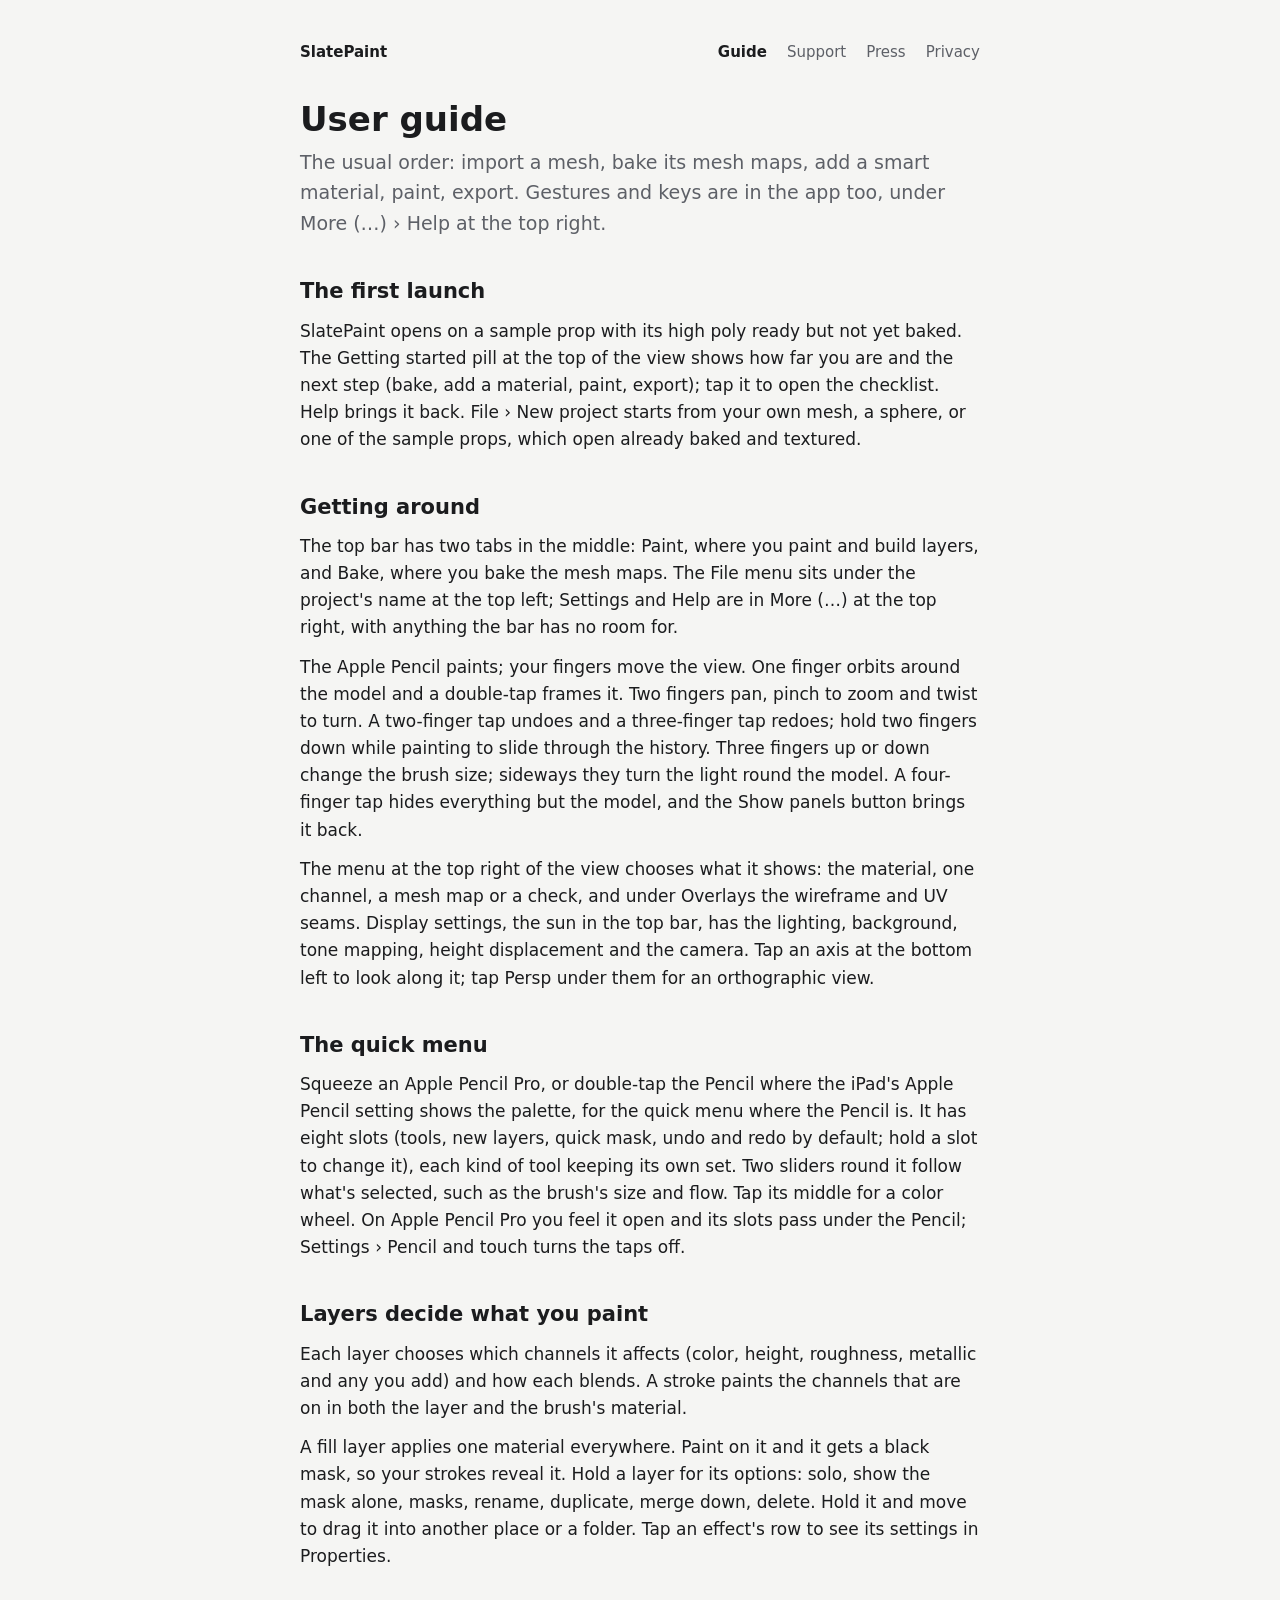
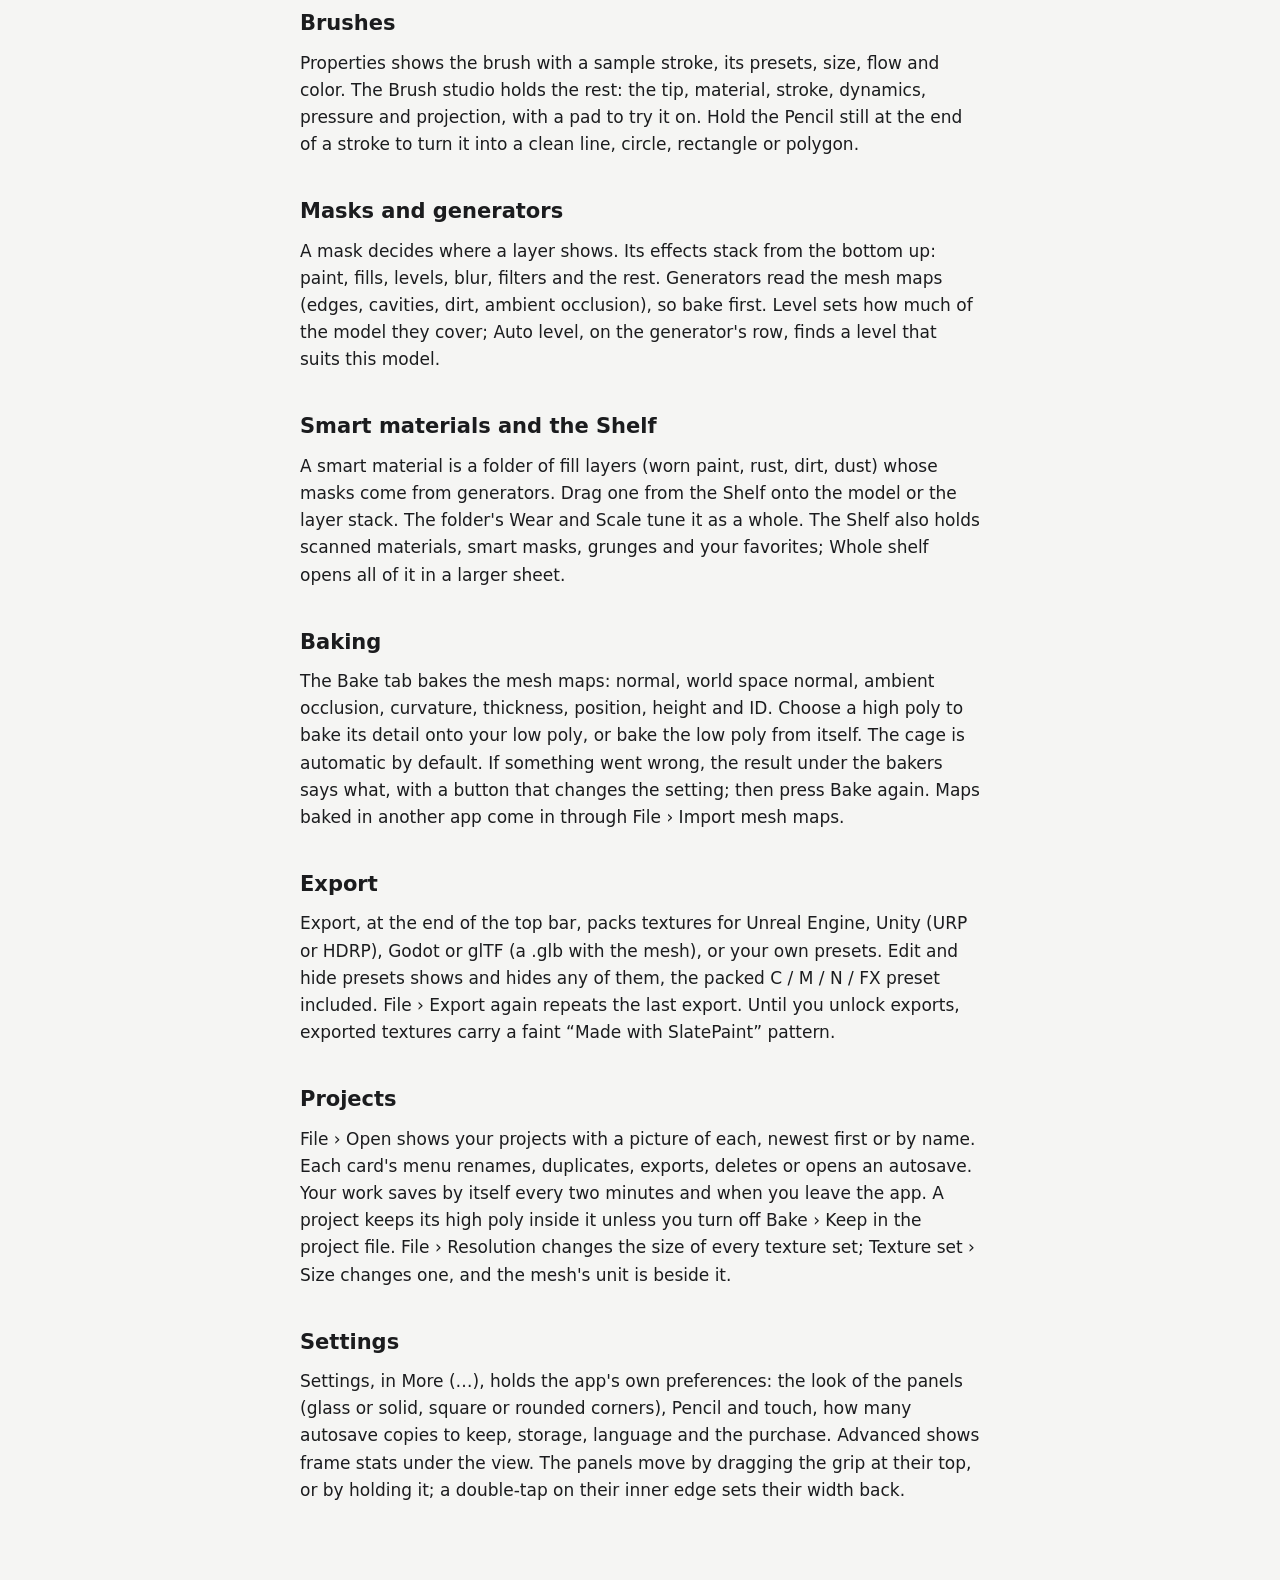
==== guide/index.html @ 18c38547 "The site at antonbroman.com, with the user guide and the press kit." ====
<!doctype html>
<html lang="en">
<head>
<meta charset="utf-8">
<meta name="viewport" content="width=device-width, initial-scale=1">
<title>SlatePaint User Guide</title>
<link rel="stylesheet" href="../style.css">
</head>
<body>
<main>
  <nav aria-label="Site"><a class="home" href="../">SlatePaint</a><a href="./" aria-current="page">Guide</a><a href="../support/">Support</a><a href="../press/">Press</a><a href="../privacy/">Privacy</a></nav>
  <h1>User guide</h1>
  <p class="intro">The usual order: import a mesh, bake its mesh maps, add a smart material, paint, export. Gestures and keys are in the app too, under More (…) › Help at the top right.</p>

  <h2 id="first-launch">The first launch</h2>
  <p>SlatePaint opens on a sample prop with its high poly ready but not yet baked. The Getting started pill at the top of the view shows how far you are and the next step (bake, add a material, paint, export); tap it to open the checklist. Help brings it back. File › New project starts from your own mesh, a sphere, or one of the sample props, which open already baked and textured.</p>

  <h2 id="getting-around">Getting around</h2>
  <p>The top bar has two tabs in the middle: Paint, where you paint and build layers, and Bake, where you bake the mesh maps. The File menu sits under the project's name at the top left; Settings and Help are in More (…) at the top right, with anything the bar has no room for.</p>
  <p>The Apple Pencil paints; your fingers move the view. One finger orbits around the model and a double-tap frames it. Two fingers pan, pinch to zoom and twist to turn. A two-finger tap undoes and a three-finger tap redoes; hold two fingers down while painting to slide through the history. Three fingers up or down change the brush size; sideways they turn the light round the model. A four-finger tap hides everything but the model, and the Show panels button brings it back.</p>
  <p>The menu at the top right of the view chooses what it shows: the material, one channel, a mesh map or a check, and under Overlays the wireframe and UV seams. Display settings, the sun in the top bar, has the lighting, background, tone mapping, height displacement and the camera. Tap an axis at the bottom left to look along it; tap Persp under them for an orthographic view.</p>

  <h2 id="quick-menu">The quick menu</h2>
  <p>Squeeze an Apple Pencil Pro, or double-tap the Pencil where the iPad's Apple Pencil setting shows the palette, for the quick menu where the Pencil is. It has eight slots (tools, new layers, quick mask, undo and redo by default; hold a slot to change it), each kind of tool keeping its own set. Two sliders round it follow what's selected, such as the brush's size and flow. Tap its middle for a color wheel. On Apple Pencil Pro you feel it open and its slots pass under the Pencil; Settings › Pencil and touch turns the taps off.</p>

  <h2 id="layers">Layers decide what you paint</h2>
  <p>Each layer chooses which channels it affects (color, height, roughness, metallic and any you add) and how each blends. A stroke paints the channels that are on in both the layer and the brush's material.</p>
  <p>A fill layer applies one material everywhere. Paint on it and it gets a black mask, so your strokes reveal it. Hold a layer for its options: solo, show the mask alone, masks, rename, duplicate, merge down, delete. Hold it and move to drag it into another place or a folder. Tap an effect's row to see its settings in Properties.</p>

  <h2 id="brushes">Brushes</h2>
  <p>Properties shows the brush with a sample stroke, its presets, size, flow and color. The Brush studio holds the rest: the tip, material, stroke, dynamics, pressure and projection, with a pad to try it on. Hold the Pencil still at the end of a stroke to turn it into a clean line, circle, rectangle or polygon.</p>

  <h2 id="masks">Masks and generators</h2>
  <p>A mask decides where a layer shows. Its effects stack from the bottom up: paint, fills, levels, blur, filters and the rest. Generators read the mesh maps (edges, cavities, dirt, ambient occlusion), so bake first. Level sets how much of the model they cover; Auto level, on the generator's row, finds a level that suits this model.</p>

  <h2 id="smart-materials">Smart materials and the Shelf</h2>
  <p>A smart material is a folder of fill layers (worn paint, rust, dirt, dust) whose masks come from generators. Drag one from the Shelf onto the model or the layer stack. The folder's Wear and Scale tune it as a whole. The Shelf also holds scanned materials, smart masks, grunges and your favorites; Whole shelf opens all of it in a larger sheet.</p>

  <h2 id="baking">Baking</h2>
  <p>The Bake tab bakes the mesh maps: normal, world space normal, ambient occlusion, curvature, thickness, position, height and ID. Choose a high poly to bake its detail onto your low poly, or bake the low poly from itself. The cage is automatic by default. If something went wrong, the result under the bakers says what, with a button that changes the setting; then press Bake again. Maps baked in another app come in through File › Import mesh maps.</p>

  <h2 id="export">Export</h2>
  <p>Export, at the end of the top bar, packs textures for Unreal Engine, Unity (URP or HDRP), Godot or glTF (a .glb with the mesh), or your own presets. Edit and hide presets shows and hides any of them, the packed C / M / N / FX preset included. File › Export again repeats the last export. Until you unlock exports, exported textures carry a faint “Made with SlatePaint” pattern.</p>

  <h2 id="projects">Projects</h2>
  <p>File › Open shows your projects with a picture of each, newest first or by name. Each card's menu renames, duplicates, exports, deletes or opens an autosave. Your work saves by itself every two minutes and when you leave the app. A project keeps its high poly inside it unless you turn off Bake › Keep in the project file. File › Resolution changes the size of every texture set; Texture set › Size changes one, and the mesh's unit is beside it.</p>

  <h2 id="settings">Settings</h2>
  <p>Settings, in More (…), holds the app's own preferences: the look of the panels (glass or solid, square or rounded corners), Pencil and touch, how many autosave copies to keep, storage, language and the purchase. Advanced shows frame stats under the view. The panels move by dragging the grip at their top, or by holding it; a double-tap on their inner edge sets their width back.</p>
</main>
</body>
</html>
---- style.css ----
:root {
  --bg: #f5f5f3; --surface: #ffffff; --fg: #1b1c1e; --muted: #5d6067; --line: #e0e0dc;
  --accent: #0a64d8; --accent-fg: #ffffff; --soft: #eef3fb; color-scheme: light;
}
@media (prefers-color-scheme: dark) {
  :root { --bg: #111213; --surface: #1a1b1d; --fg: #ececea; --muted: #a1a4aa; --line: #2c2e31;
          --accent: #4c9bff; --accent-fg: #0b1220; --soft: #17202d; color-scheme: dark; }
}
* { box-sizing: border-box; }
body { margin: 0; background: var(--bg); color: var(--fg); padding-inline: 20px;
       font: 17px/1.6 -apple-system, BlinkMacSystemFont, "Segoe UI", system-ui, sans-serif; }
main { max-width: 680px; margin: 0 auto; padding-block: 40px 64px; }
nav { display: flex; gap: 20px; flex-wrap: wrap; font-size: 15px; margin-bottom: 36px; }
nav a { color: var(--muted); text-decoration: none; }
nav a[aria-current] { color: var(--fg); font-weight: 600; }
nav .home { color: var(--fg); font-weight: 700; margin-right: auto; }
h1 { font-size: 34px; line-height: 1.15; margin: 0 0 8px; text-wrap: balance; }
h2 { font-size: 21px; line-height: 1.3; margin: 40px 0 12px; }
p { margin: 0 0 12px; }
.intro { font-size: 19px; color: var(--muted); margin-bottom: 28px; }
.updated { font-size: 14px; color: var(--muted); }
a { color: var(--accent); }
.card { background: var(--surface); border: 1px solid var(--line); border-radius: 12px; padding: 20px 22px; }
.summary { background: var(--soft); border-color: transparent; }
.summary strong { font-size: 19px; display: block; margin-bottom: 6px; }
.points { list-style: none; margin: 0; padding: 0; display: grid; gap: 14px; }
.points li { display: grid; gap: 2px; }
.points b { font-weight: 600; }
.button { display: inline-block; background: var(--accent); color: var(--accent-fg); text-decoration: none;
          font-weight: 600; padding: 10px 18px; border-radius: 8px; }
.address { font-size: 15px; color: var(--muted); margin-top: 10px; overflow-wrap: anywhere; }
ul.checklist { margin: 0; padding-left: 20px; display: grid; gap: 4px; }
details { background: var(--surface); border: 1px solid var(--line); border-radius: 10px; padding: 0 18px; }
details + details { margin-top: 8px; }
summary { cursor: pointer; font-weight: 600; padding: 14px 0; list-style-position: outside; }
details[open] summary { padding-bottom: 6px; }
details p { color: var(--muted); padding-bottom: 6px; }
.links { display: grid; gap: 12px; grid-template-columns: repeat(auto-fit, minmax(220px, 1fr)); margin-top: 28px; }
.links a { text-decoration: none; color: var(--fg); }
.links .card { display: block; height: 100%; }
.links .card span { display: block; color: var(--muted); font-size: 15px; }
.path { white-space: nowrap; }
footer { margin-top: 56px; padding-top: 16px; border-top: 1px solid var(--line); font-size: 14px; color: var(--muted); }
.button-muted { background: var(--soft); color: var(--fg); }
.store-cta { margin: 20px 0 24px; }
.shot { margin: 0 0 8px; border: 1px dashed var(--line); border-radius: 12px; background: var(--surface);
        aspect-ratio: 4 / 3; display: grid; place-items: center; color: var(--muted); font-size: 15px; }
.shot img { width: 100%; height: auto; border-radius: 12px; display: block; }
.facts { width: 100%; border-collapse: collapse; font-size: 16px; }
.facts th, .facts td { text-align: left; vertical-align: top; padding: 8px 0; border-bottom: 1px solid var(--line); }
.facts th { font-weight: 600; width: 38%; padding-right: 16px; }
.assets { margin: 0; padding-left: 20px; display: grid; gap: 6px; }
.assets .pending { color: var(--muted); }
blockquote { margin: 0 0 12px; padding: 14px 18px; background: var(--surface); border: 1px solid var(--line); border-radius: 10px; }
blockquote p:last-child { margin-bottom: 0; }
:focus-visible { outline: 2px solid var(--accent); outline-offset: 2px; }
@media (max-width: 420px) { nav { gap: 14px; } }
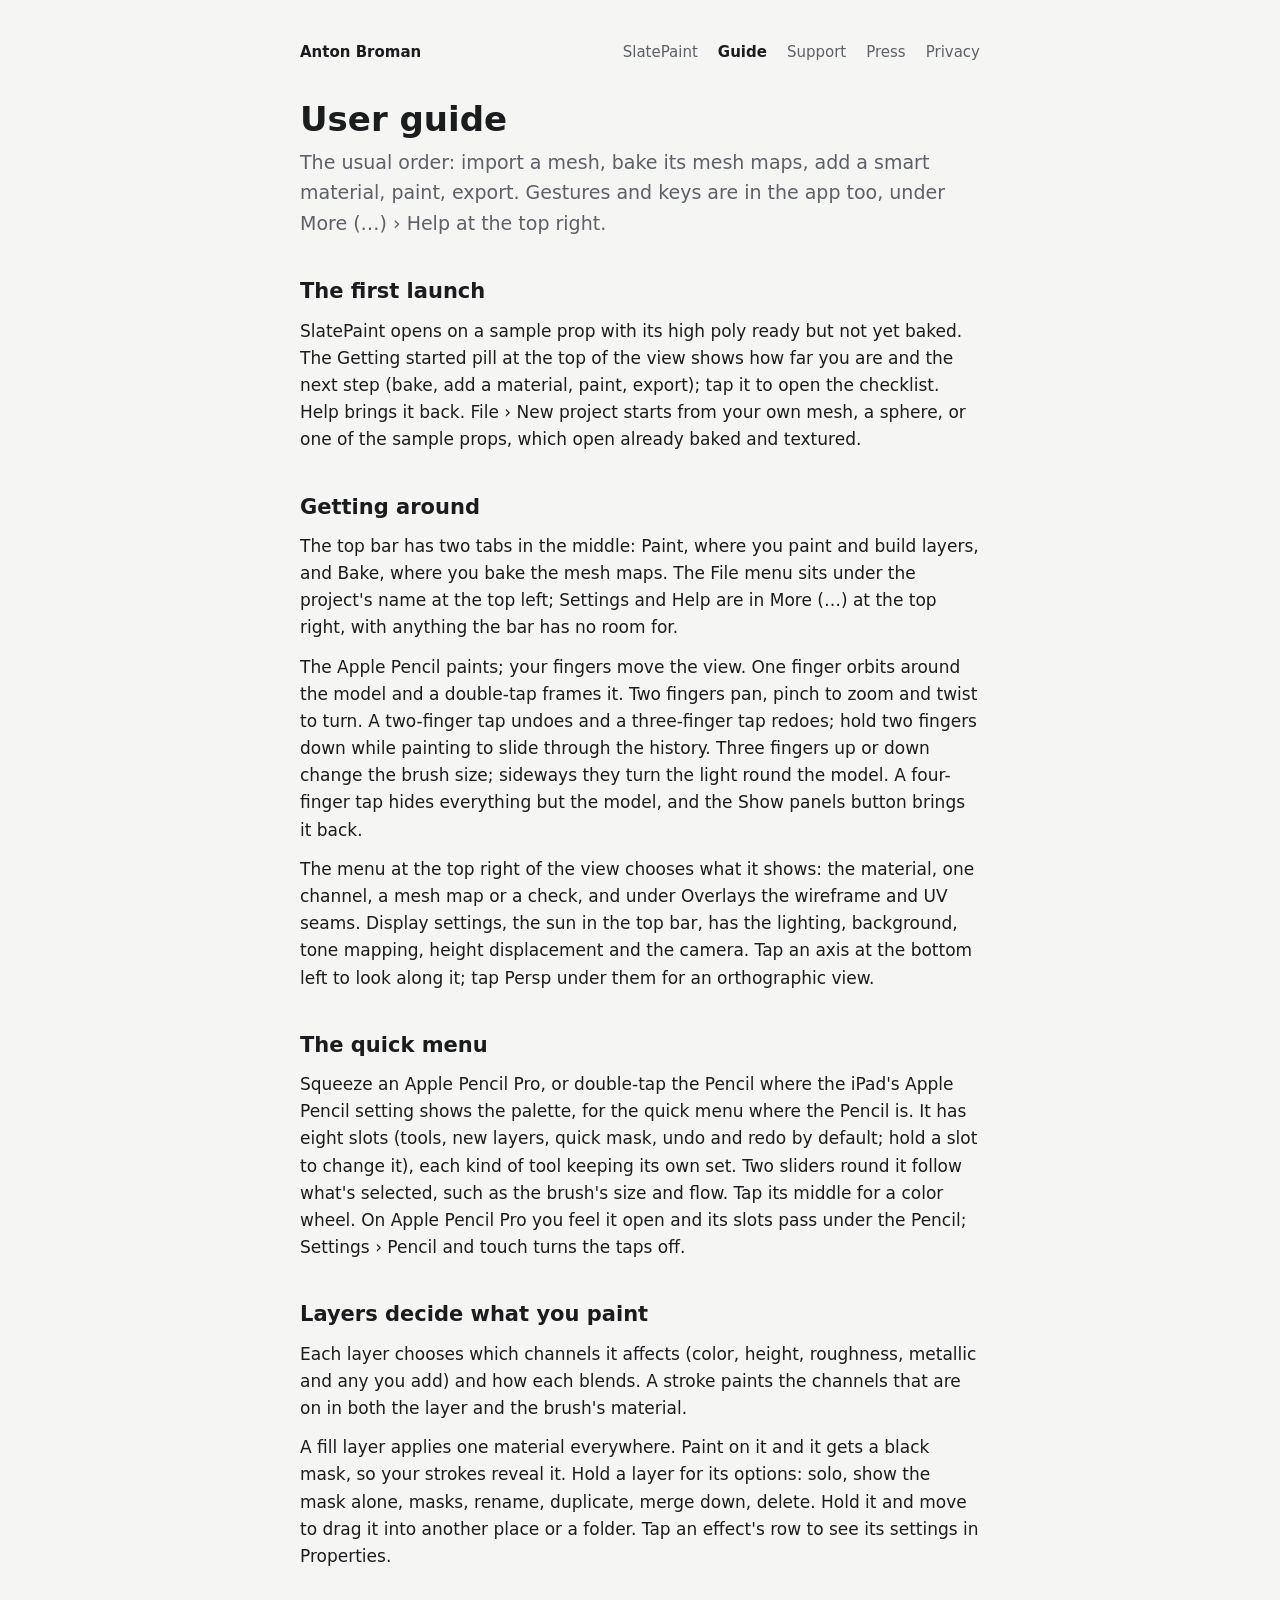
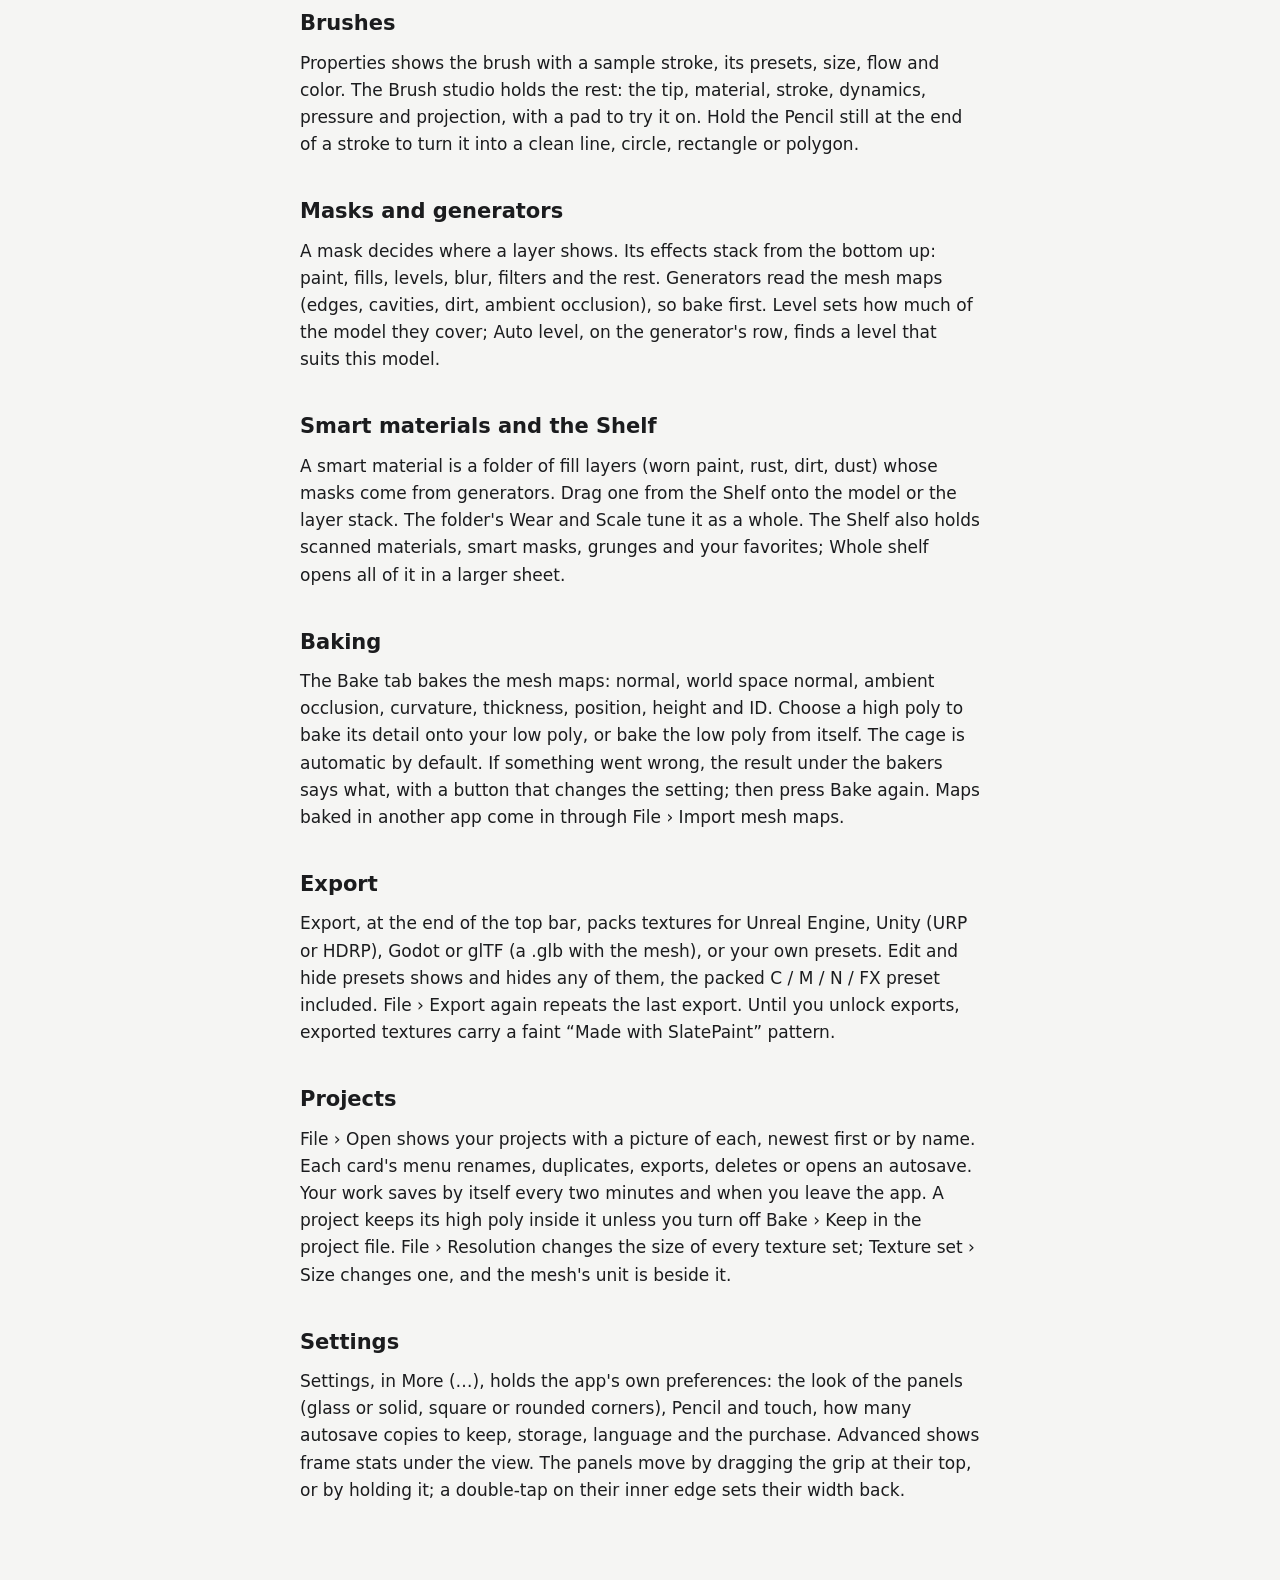
==== commit 16abb5a2: "antonbroman.com is a portfolio: Applications, Programming, Game art, About, Contact; SlatePaint's pa" ====
--- a/guide/index.html
+++ b/guide/index.html
@@ -8,7 +8,7 @@
 </head>
 <body>
 <main>
-  <nav aria-label="Site"><a class="home" href="../">SlatePaint</a><a href="./" aria-current="page">Guide</a><a href="../support/">Support</a><a href="../press/">Press</a><a href="../privacy/">Privacy</a></nav>
+  <nav aria-label="Site"><a class="home" href="../">Anton Broman</a><a href="../slatepaint/">SlatePaint</a><a href="./" aria-current="page">Guide</a><a href="../support/">Support</a><a href="../press/">Press</a><a href="../privacy/">Privacy</a></nav>
   <h1>User guide</h1>
   <p class="intro">The usual order: import a mesh, bake its mesh maps, add a smart material, paint, export. Gestures and keys are in the app too, under More (…) › Help at the top right.</p>
 
--- a/style.css
+++ b/style.css
@@ -55,3 +55,24 @@
 blockquote p:last-child { margin-bottom: 0; }
 :focus-visible { outline: 2px solid var(--accent); outline-offset: 2px; }
 @media (max-width: 420px) { nav { gap: 14px; } }
+/* The personal landing page: wider, with tiles for apps and projects and a gallery for art. */
+.home-page main { max-width: 960px; }
+.hero { padding-block: 12px 8px; }
+.hero h1 { font-size: 44px; }
+section { scroll-margin-top: 24px; }
+.section-intro { color: var(--muted); }
+.tiles { display: grid; gap: 16px; grid-template-columns: repeat(auto-fill, minmax(280px, 1fr)); }
+.tile { display: grid; grid-template-rows: auto 1fr; background: var(--surface); border: 1px solid var(--line);
+        border-radius: 12px; overflow: hidden; color: var(--fg); text-decoration: none; }
+a.tile:hover { border-color: var(--accent); }
+.tile-image { display: block; aspect-ratio: 16 / 10; width: 100%; object-fit: cover; }
+.tile-body { display: grid; gap: 6px; padding: 16px 18px 18px; align-content: start; }
+.tile-body > span { color: var(--muted); font-size: 15px; }
+.tile-body .tile-meta { font-size: 13px; }
+.tile-placeholder { background: var(--soft); color: var(--muted); display: grid; place-items: center; font-size: 15px; }
+.gallery { display: grid; gap: 12px; grid-template-columns: repeat(auto-fill, minmax(240px, 1fr)); }
+.gallery figure { margin: 0; border-radius: 10px; overflow: hidden; position: relative; aspect-ratio: 4 / 3; }
+.gallery img { width: 100%; height: 100%; object-fit: cover; display: block; }
+.gallery figcaption { position: absolute; inset: auto 0 0 0; padding: 8px 12px; font-size: 14px; color: var(--fg);
+                      background: color-mix(in srgb, var(--surface) 85%, transparent); }
+@media (max-width: 520px) { .hero h1 { font-size: 34px; } }
